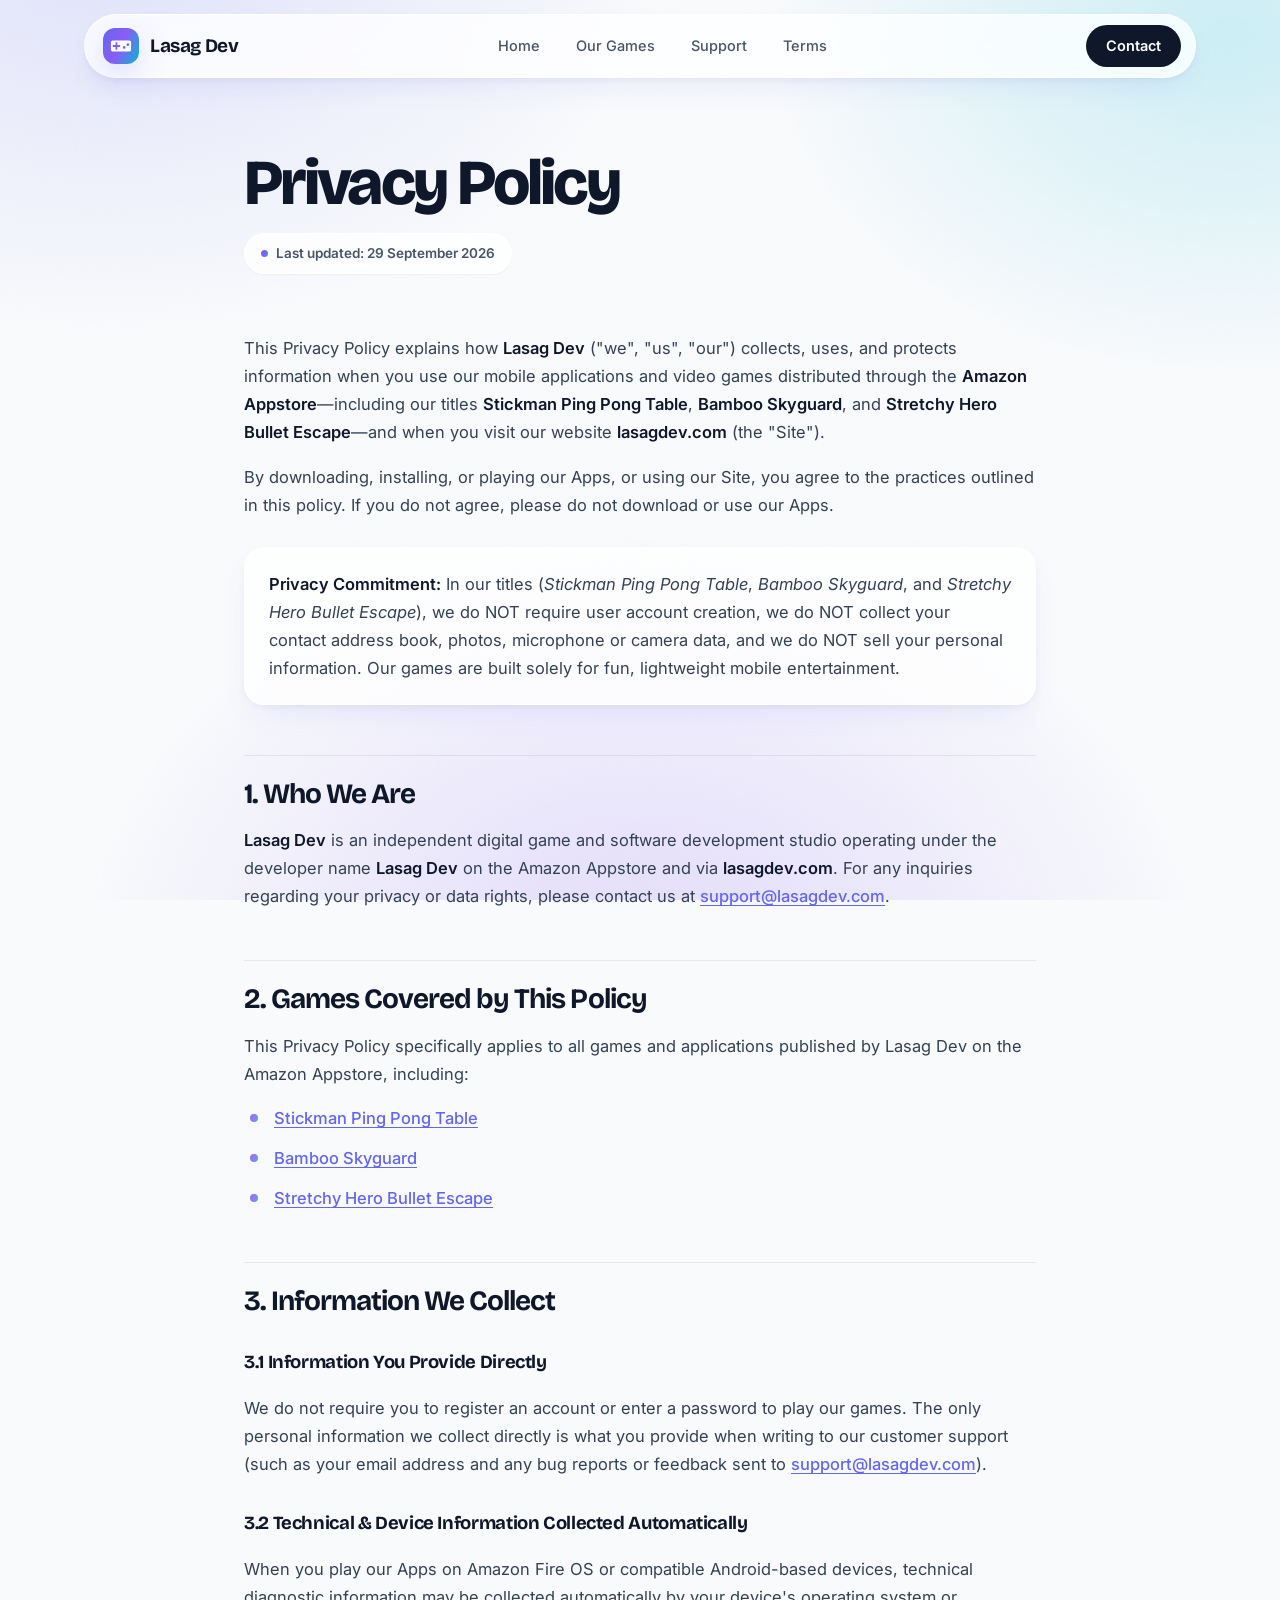
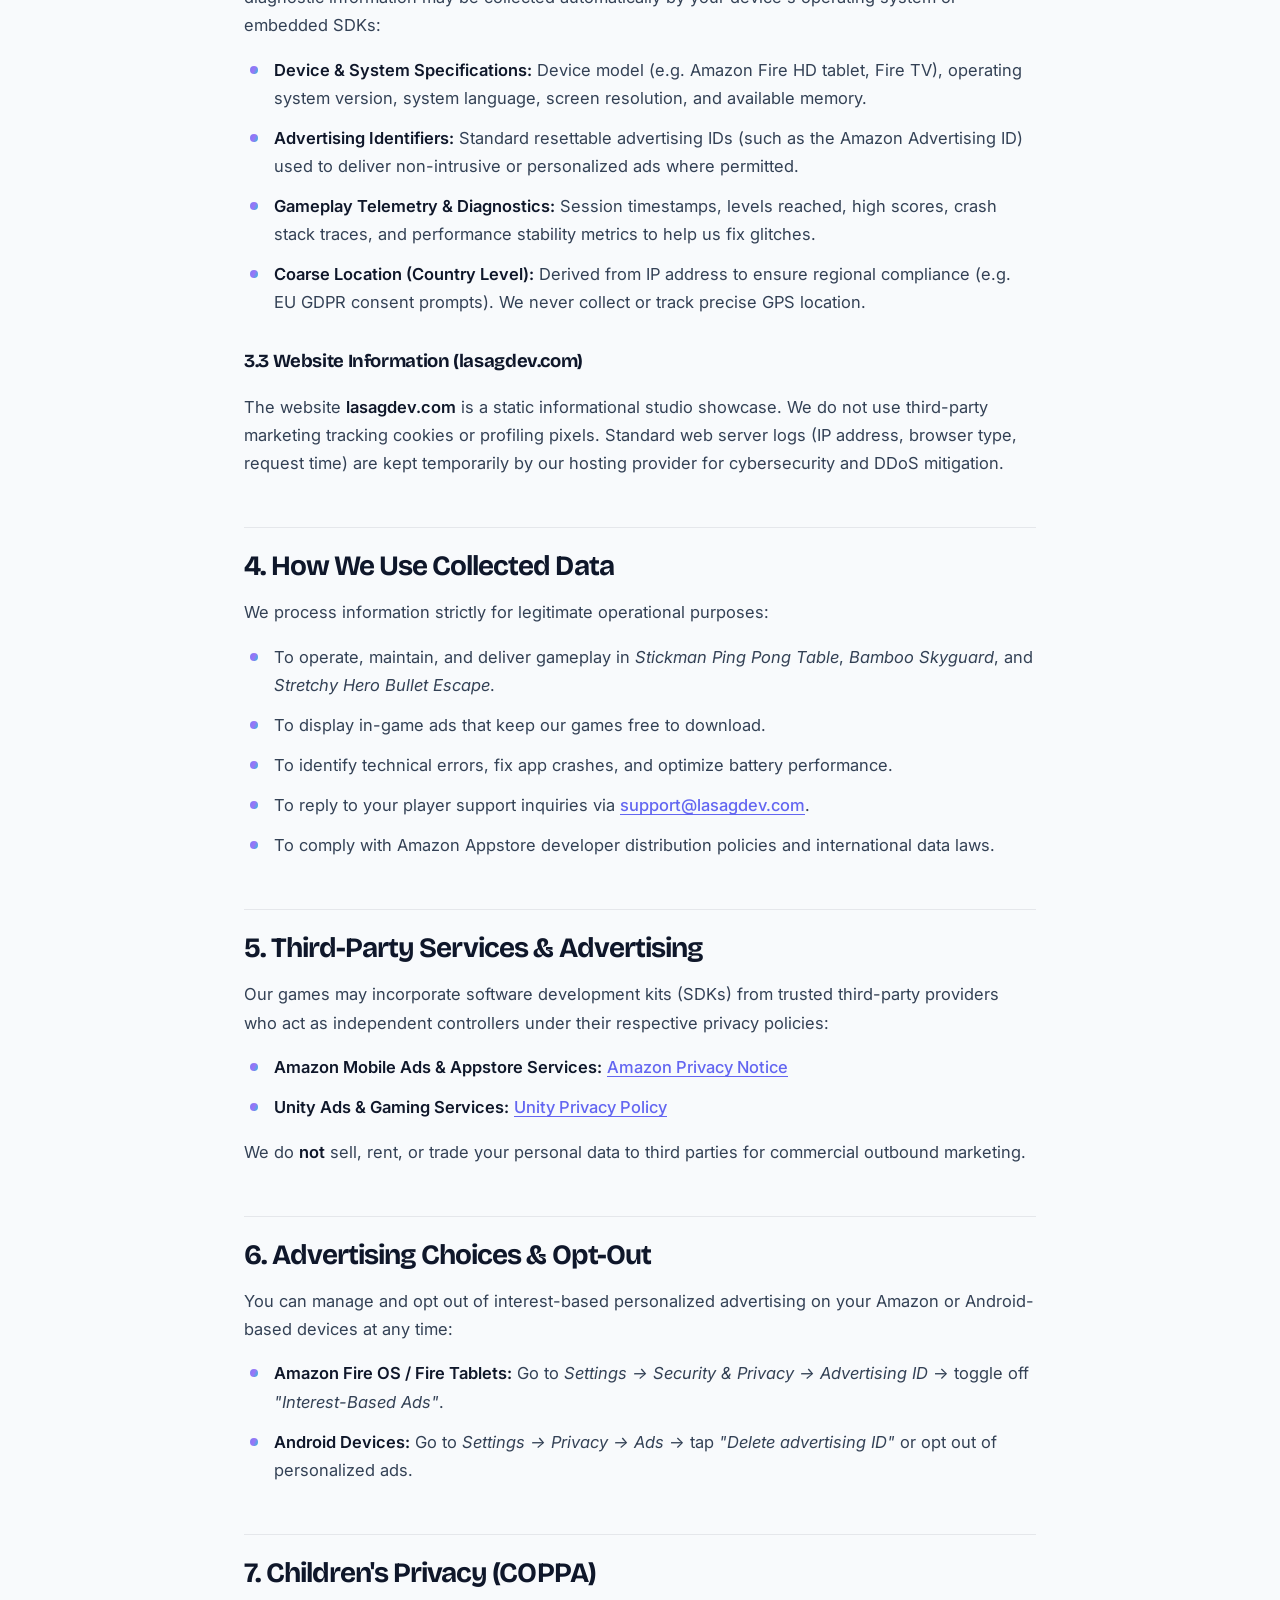
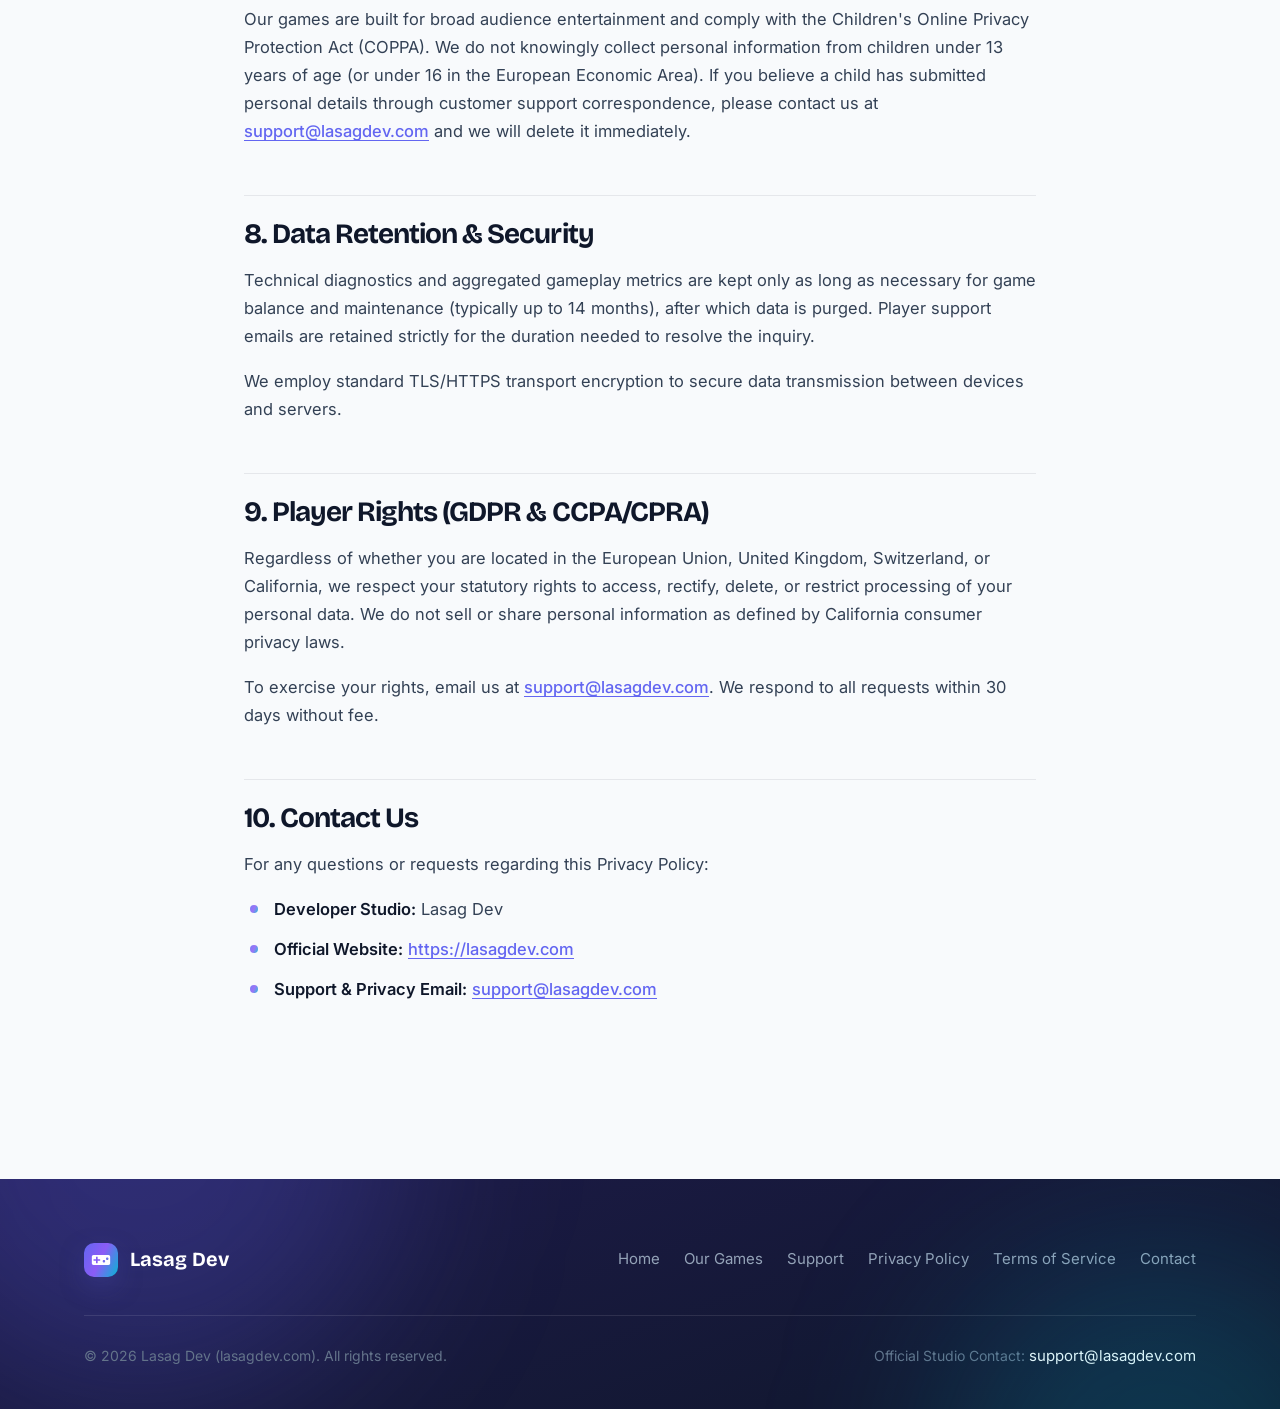
==== privacy-policy.html @ f35bb665 "Add files via upload" ====
<!DOCTYPE html>
<html lang="en">
<head>
  <meta charset="utf-8">
  <meta name="viewport" content="width=device-width, initial-scale=1">
  <title>Privacy Policy — Lasag Dev</title>
  <meta name="description" content="Privacy Policy for Lasag Dev applications on the Amazon Appstore, including Stickman Ping Pong Table, Bamboo Skyguard, and Stretchy Hero Bullet Escape.">
  <meta name="theme-color" content="#F8FAFC">
  <link rel="canonical" href="https://lasagdev.com/privacy-policy.html">

  <link rel="icon" type="image/svg+xml" href="favicon.svg">
  <link rel="preconnect" href="https://fonts.googleapis.com">
  <link rel="preconnect" href="https://fonts.gstatic.com" crossorigin>
  <link href="https://fonts.googleapis.com/css2?family=Bricolage+Grotesque:opsz,wght@12..96,400..800&family=Inter:wght@400;500;600;700&display=swap" rel="stylesheet">
  <link rel="stylesheet" href="style.css">
</head>
<body>

<!-- Header -->
<header>
  <div class="wrap">
    <div class="nav">
      <a class="brand" href="index.html">
        <span class="brand-icon">
          <svg viewBox="0 0 24 24">
            <path d="M21 6H3c-1.1 0-2 .9-2 2v8c0 1.1.9 2 2 2h18c1.1 0 2-.9 2-2V8c0-1.1-.9-2-2-2zm-10 7H8v3H6v-3H3v-2h3V8h2v3h3v2zm4.5 2c-.83 0-1.5-.67-1.5-1.5s.67-1.5 1.5-1.5 1.5.67 1.5 1.5-.67 1.5-1.5 1.5zm4-3c-.83 0-1.5-.67-1.5-1.5S18.67 9 19.5 9s1.5.67 1.5 1.5-.67 1.5-1.5 1.5z"/>
          </svg>
        </span>
        <span>Lasag Dev</span>
      </a>

      <ul>
        <li><a href="index.html">Home</a></li>
        <li><a href="index.html#games">Our Games</a></li>
        <li><a href="index.html#support">Support</a></li>
        <li><a href="terms.html">Terms</a></li>
      </ul>

      <div class="nav-actions">
        <a class="cta" href="mailto:support@lasagdev.com">Contact</a>
        <button class="menu-btn" id="menuBtn" aria-label="Toggle navigation menu" aria-expanded="false">
          <svg width="24" height="24" viewBox="0 0 24 24" fill="none" stroke="currentColor" stroke-width="2" stroke-linecap="round" stroke-linejoin="round">
            <line x1="3" y1="12" x2="21" y2="12"></line>
            <line x1="3" y1="6" x2="21" y2="6"></line>
            <line x1="3" y1="18" x2="21" y2="18"></line>
          </svg>
        </button>
      </div>
    </div>
  </div>
</header>

<!-- Mobile Navigation Drawer -->
<nav class="mobile-menu" id="mobileMenu">
  <a href="index.html">Home</a>
  <a href="index.html#games">Our Games</a>
  <a href="index.html#support">Player Support</a>
  <a href="terms.html">Terms of Service</a>
  <a href="mailto:support@lasagdev.com">Contact Us (support@lasagdev.com)</a>
</nav>

<!-- Legal Content -->
<main class="legal wrap">
  <h1>Privacy Policy</h1>
  <p class="updated">Last updated: 29 September 2026</p>

  <p>This Privacy Policy explains how <strong>Lasag Dev</strong> ("we", "us", "our") collects, uses, and protects information when you use our mobile applications and video games distributed through the <strong>Amazon Appstore</strong>—including our titles <strong>Stickman Ping Pong Table</strong>, <strong>Bamboo Skyguard</strong>, and <strong>Stretchy Hero Bullet Escape</strong>—and when you visit our website <strong>lasagdev.com</strong> (the "Site").</p>

  <p>By downloading, installing, or playing our Apps, or using our Site, you agree to the practices outlined in this policy. If you do not agree, please do not download or use our Apps.</p>

  <div class="note">
    <p><strong>Privacy Commitment:</strong> In our titles (<em>Stickman Ping Pong Table</em>, <em>Bamboo Skyguard</em>, and <em>Stretchy Hero Bullet Escape</em>), we do NOT require user account creation, we do NOT collect your contact address book, photos, microphone or camera data, and we do NOT sell your personal information. Our games are built solely for fun, lightweight mobile entertainment.</p>
  </div>

  <h2>1. Who We Are</h2>
  <p><strong>Lasag Dev</strong> is an independent digital game and software development studio operating under the developer name <strong>Lasag Dev</strong> on the Amazon Appstore and via <strong>lasagdev.com</strong>. For any inquiries regarding your privacy or data rights, please contact us at <a href="mailto:support@lasagdev.com">support@lasagdev.com</a>.</p>

  <h2>2. Games Covered by This Policy</h2>
  <p>This Privacy Policy specifically applies to all games and applications published by Lasag Dev on the Amazon Appstore, including:</p>
  <ul>
    <li><a href="https://www.amazon.com/dp/B0HL55T3L6" target="_blank" rel="noopener noreferrer">Stickman Ping Pong Table</a></li>
    <li><a href="https://www.amazon.com/dp/B0HL72WLN7" target="_blank" rel="noopener noreferrer">Bamboo Skyguard</a></li>
    <li><a href="https://www.amazon.com/Lasag-Dev-Stretchy-Bullet-Escape/dp/B0HJR7V6V8" target="_blank" rel="noopener noreferrer">Stretchy Hero Bullet Escape</a></li>
  </ul>

  <h2>3. Information We Collect</h2>

  <h3>3.1 Information You Provide Directly</h3>
  <p>We do not require you to register an account or enter a password to play our games. The only personal information we collect directly is what you provide when writing to our customer support (such as your email address and any bug reports or feedback sent to <a href="mailto:support@lasagdev.com">support@lasagdev.com</a>).</p>

  <h3>3.2 Technical & Device Information Collected Automatically</h3>
  <p>When you play our Apps on Amazon Fire OS or compatible Android-based devices, technical diagnostic information may be collected automatically by your device's operating system or embedded SDKs:</p>
  <ul>
    <li><strong>Device & System Specifications:</strong> Device model (e.g. Amazon Fire HD tablet, Fire TV), operating system version, system language, screen resolution, and available memory.</li>
    <li><strong>Advertising Identifiers:</strong> Standard resettable advertising IDs (such as the Amazon Advertising ID) used to deliver non-intrusive or personalized ads where permitted.</li>
    <li><strong>Gameplay Telemetry & Diagnostics:</strong> Session timestamps, levels reached, high scores, crash stack traces, and performance stability metrics to help us fix glitches.</li>
    <li><strong>Coarse Location (Country Level):</strong> Derived from IP address to ensure regional compliance (e.g. EU GDPR consent prompts). We never collect or track precise GPS location.</li>
  </ul>

  <h3>3.3 Website Information (lasagdev.com)</h3>
  <p>The website <strong>lasagdev.com</strong> is a static informational studio showcase. We do not use third-party marketing tracking cookies or profiling pixels. Standard web server logs (IP address, browser type, request time) are kept temporarily by our hosting provider for cybersecurity and DDoS mitigation.</p>

  <h2>4. How We Use Collected Data</h2>
  <p>We process information strictly for legitimate operational purposes:</p>
  <ul>
    <li>To operate, maintain, and deliver gameplay in <em>Stickman Ping Pong Table</em>, <em>Bamboo Skyguard</em>, and <em>Stretchy Hero Bullet Escape</em>.</li>
    <li>To display in-game ads that keep our games free to download.</li>
    <li>To identify technical errors, fix app crashes, and optimize battery performance.</li>
    <li>To reply to your player support inquiries via <a href="mailto:support@lasagdev.com">support@lasagdev.com</a>.</li>
    <li>To comply with Amazon Appstore developer distribution policies and international data laws.</li>
  </ul>

  <h2>5. Third-Party Services & Advertising</h2>
  <p>Our games may incorporate software development kits (SDKs) from trusted third-party providers who act as independent controllers under their respective privacy policies:</p>
  <ul>
    <li><strong>Amazon Mobile Ads & Appstore Services:</strong> <a href="https://www.amazon.com/privacy" target="_blank" rel="noopener noreferrer">Amazon Privacy Notice</a></li>
    <li><strong>Unity Ads & Gaming Services:</strong> <a href="https://unity.com/legal/privacy-policy" target="_blank" rel="noopener noreferrer">Unity Privacy Policy</a></li>
  </ul>
  <p>We do <strong>not</strong> sell, rent, or trade your personal data to third parties for commercial outbound marketing.</p>

  <h2>6. Advertising Choices & Opt-Out</h2>
  <p>You can manage and opt out of interest-based personalized advertising on your Amazon or Android-based devices at any time:</p>
  <ul>
    <li><strong>Amazon Fire OS / Fire Tablets:</strong> Go to <em>Settings &rarr; Security & Privacy &rarr; Advertising ID</em> &rarr; toggle off <em>"Interest-Based Ads"</em>.</li>
    <li><strong>Android Devices:</strong> Go to <em>Settings &rarr; Privacy &rarr; Ads</em> &rarr; tap <em>"Delete advertising ID"</em> or opt out of personalized ads.</li>
  </ul>

  <h2>7. Children's Privacy (COPPA)</h2>
  <p>Our games are built for broad audience entertainment and comply with the Children's Online Privacy Protection Act (COPPA). We do not knowingly collect personal information from children under 13 years of age (or under 16 in the European Economic Area). If you believe a child has submitted personal details through customer support correspondence, please contact us at <a href="mailto:support@lasagdev.com">support@lasagdev.com</a> and we will delete it immediately.</p>

  <h2>8. Data Retention & Security</h2>
  <p>Technical diagnostics and aggregated gameplay metrics are kept only as long as necessary for game balance and maintenance (typically up to 14 months), after which data is purged. Player support emails are retained strictly for the duration needed to resolve the inquiry.</p>
  <p>We employ standard TLS/HTTPS transport encryption to secure data transmission between devices and servers.</p>

  <h2>9. Player Rights (GDPR & CCPA/CPRA)</h2>
  <p>Regardless of whether you are located in the European Union, United Kingdom, Switzerland, or California, we respect your statutory rights to access, rectify, delete, or restrict processing of your personal data. We do not sell or share personal information as defined by California consumer privacy laws.</p>
  <p>To exercise your rights, email us at <a href="mailto:support@lasagdev.com">support@lasagdev.com</a>. We respond to all requests within 30 days without fee.</p>

  <h2>10. Contact Us</h2>
  <p>For any questions or requests regarding this Privacy Policy:</p>
  <ul>
    <li><strong>Developer Studio:</strong> Lasag Dev</li>
    <li><strong>Official Website:</strong> <a href="https://lasagdev.com">https://lasagdev.com</a></li>
    <li><strong>Support & Privacy Email:</strong> <a href="mailto:support@lasagdev.com">support@lasagdev.com</a></li>
  </ul>
</main>

<!-- Footer -->
<footer>
  <div class="wrap foot">
    <div class="fbrand">
      <span class="fbrand-icon">
        <svg viewBox="0 0 24 24">
          <path d="M21 6H3c-1.1 0-2 .9-2 2v8c0 1.1.9 2 2 2h18c1.1 0 2-.9 2-2V8c0-1.1-.9-2-2-2zm-10 7H8v3H6v-3H3v-2h3V8h2v3h3v2zm4.5 2c-.83 0-1.5-.67-1.5-1.5s.67-1.5 1.5-1.5 1.5.67 1.5 1.5-.67 1.5-1.5 1.5zm4-3c-.83 0-1.5-.67-1.5-1.5S18.67 9 19.5 9s1.5.67 1.5 1.5-.67 1.5-1.5 1.5z"/>
        </svg>
      </span>
      <span>Lasag Dev</span>
    </div>

    <nav>
      <a href="index.html">Home</a>
      <a href="index.html#games">Our Games</a>
      <a href="index.html#support">Support</a>
      <a href="privacy-policy.html">Privacy Policy</a>
      <a href="terms.html">Terms of Service</a>
      <a href="mailto:support@lasagdev.com">Contact</a>
    </nav>

    <div class="copy">
      <div>&copy; <span id="y">2026</span> Lasag Dev (lasagdev.com). All rights reserved.</div>
      <div>Official Studio Contact: <a href="mailto:support@lasagdev.com" style="color:#FFF;">support@lasagdev.com</a></div>
    </div>
  </div>
</footer>

<script src="script.js"></script>
</body>
</html>
---- style.css ----
/* ===========================================================
   Lasag Dev (lasagdev.com) — Official Theme & Styles
   Palette: Electric Indigo & Cyber Violet to Vivid Cyan
   Amazon Appstore Focused Game Studio
   =========================================================== */

:root {
  color-scheme: light;

  --bone: #F8FAFC;
  --white: #FFFFFF;
  --ink: #0F172A;
  --ink-2: #475569;
  --ink-3: #94A3B8;

  --primary: #6366F1;
  --primary-hover: #4F46E5;
  --primary-wash: #EEF2FF;
  
  --violet: #8B5CF6;
  --violet-wash: #F5F3FF;
  
  --cyan: #06B6D4;
  --cyan-hover: #0891B2;
  --cyan-wash: #ECFEFF;

  --emerald: #10B981;
  --emerald-wash: #ECFDF5;

  --amazon: #FF9900;
  --amazon-hover: #FFAC33;
  --amazon-wash: #FFF8E7;

  --amber: #F59E0B;
  --amber-wash: #FFFBEB;

  --nardo: #64748B;
  --nardo-wash: #F1F5F9;

  --grad: linear-gradient(115deg, #6366F1 0%, #8B5CF6 48%, #06B6D4 100%);
  --grad-hover: linear-gradient(115deg, #4F46E5 0%, #7C3AED 48%, #0891B2 100%);
  --grad-soft: linear-gradient(115deg, #EEF2FF 0%, #F5F3FF 50%, #ECFEFF 100%);
  --grad-dark: linear-gradient(160deg, #1E1B4B 0%, #0F172A 100%);

  --glass: rgba(255, 255, 255, 0.78);
  --glass-line: rgba(255, 255, 255, 0.92);
  --hair: rgba(15, 23, 42, 0.08);

  --sh-1: 0 1px 2px rgba(15, 23, 42, 0.04);
  --sh-2: 0 2px 6px rgba(15, 23, 42, 0.04), 0 14px 34px -14px rgba(99, 102, 241, 0.16);
  --sh-3: 0 4px 12px rgba(15, 23, 42, 0.06), 0 28px 60px -20px rgba(99, 102, 241, 0.24);
  --glow: 0 10px 30px -8px rgba(99, 102, 241, 0.50);
  --glow-cyan: 0 10px 30px -8px rgba(6, 182, 212, 0.45);
  --glow-amazon: 0 10px 26px -6px rgba(255, 153, 0, 0.45);

  --r-sm: 14px;
  --r: 20px;
  --r-lg: 28px;
  --r-xl: 36px;
  --wrap: 1160px;
  --font: "Inter", -apple-system, BlinkMacSystemFont, "Segoe UI", Roboto, sans-serif;
  --display: "Bricolage Grotesque", "Inter", sans-serif;
}

*, *::before, *::after {
  box-sizing: border-box;
}

html {
  scroll-behavior: smooth;
  -webkit-text-size-adjust: 100%;
}

body {
  margin: 0;
  background: var(--bone);
  color: var(--ink);
  font: 400 17px/1.65 var(--font);
  -webkit-font-smoothing: antialiased;
  overflow-x: hidden;
  position: relative;
}

/* Background animated glow orbs mesh */
body::before {
  content: "";
  position: fixed;
  inset: 0;
  z-index: -2;
  pointer-events: none;
  background:
    radial-gradient(900px 620px at 8% -6%, rgba(99, 102, 241, 0.16), transparent 62%),
    radial-gradient(760px 560px at 96% 4%, rgba(6, 182, 212, 0.18), transparent 60%),
    radial-gradient(900px 700px at 50% 108%, rgba(139, 92, 246, 0.20), transparent 62%),
    var(--bone);
}

/* Grain overlay */
body::after {
  content: "";
  position: fixed;
  inset: 0;
  z-index: -1;
  pointer-events: none;
  opacity: 0.35;
  background-image: url("data:image/svg+xml,%3Csvg xmlns='http://www.w3.org/2000/svg' width='140' height='140'%3E%3Cfilter id='n'%3E%3CfeTurbulence type='fractalNoise' baseFrequency='.85' numOctaves='3'/%3E%3CfeColorMatrix type='saturate' values='0'/%3E%3C/filter%3E%3Crect width='140' height='140' filter='url(%23n)' opacity='.045'/%3E%3C/svg%3E");
}

a {
  color: var(--ink);
  text-decoration: none;
}

.wrap {
  max-width: var(--wrap);
  margin: 0 auto;
  padding: 0 24px;
}

.grad-text {
  background: var(--grad);
  -webkit-background-clip: text;
  background-clip: text;
  color: transparent;
}

/* ---------------- HEADER & NAV ---------------- */
header {
  position: sticky;
  top: 0;
  z-index: 100;
  padding: 14px 0;
}

.nav {
  display: flex;
  align-items: center;
  justify-content: space-between;
  gap: 16px;
  padding: 10px 14px 10px 18px;
  border-radius: 999px;
  background: var(--glass);
  backdrop-filter: blur(20px) saturate(160%);
  -webkit-backdrop-filter: blur(20px) saturate(160%);
  border: 1px solid var(--glass-line);
  box-shadow: var(--sh-2);
  transition: all 0.2s ease;
}

.brand {
  display: flex;
  align-items: center;
  gap: 11px;
  font-family: var(--display);
  font-weight: 700;
  font-size: 19px;
  letter-spacing: -0.02em;
  user-select: none;
}

.brand-icon {
  width: 36px;
  height: 36px;
  border-radius: 12px;
  background: var(--grad);
  display: grid;
  place-items: center;
  box-shadow: var(--glow);
  flex-shrink: 0;
}

.brand-icon svg {
  width: 22px;
  height: 22px;
  fill: #FFFFFF;
}

.nav ul {
  display: flex;
  gap: 4px;
  list-style: none;
  margin: 0;
  padding: 0;
  align-items: center;
}

.nav ul a {
  display: block;
  padding: 8px 16px;
  border-radius: 999px;
  font-size: 14.5px;
  font-weight: 500;
  color: var(--ink-2);
  transition: background 0.18s, color 0.18s;
}

.nav ul a:hover,
.nav ul a.active {
  background: rgba(99, 102, 241, 0.08);
  color: var(--primary);
}

.nav .nav-actions {
  display: flex;
  align-items: center;
  gap: 10px;
}

.nav .cta {
  padding: 9px 20px;
  border-radius: 999px;
  background: var(--ink);
  color: #fff;
  font-weight: 600;
  font-size: 14.5px;
  transition: transform 0.18s, box-shadow 0.18s, background 0.18s;
  white-space: nowrap;
}

.nav .cta:hover {
  transform: translateY(-1px);
  box-shadow: 0 8px 20px -8px rgba(15, 23, 42, 0.6);
  background: #000;
}

/* Mobile Hamburger Toggle */
.menu-btn {
  display: none;
  background: transparent;
  border: none;
  cursor: pointer;
  padding: 8px;
  border-radius: 50%;
  color: var(--ink);
  width: 40px;
  height: 40px;
  place-items: center;
}

.menu-btn:focus-visible {
  outline: 2px solid var(--primary);
}

.mobile-menu {
  display: none;
}

/* ---------------- HERO ---------------- */
.hero {
  position: relative;
  padding: 80px 0 34px;
  text-align: center;
}

.orb {
  position: absolute;
  border-radius: 50%;
  filter: blur(52px);
  opacity: 0.55;
  pointer-events: none;
  z-index: -1;
}

.orb-1 {
  width: 360px;
  height: 360px;
  background: var(--violet);
  left: -90px;
  top: 10px;
  animation: float 16s ease-in-out infinite;
}

.orb-2 {
  width: 320px;
  height: 320px;
  background: var(--cyan);
  right: -70px;
  top: 70px;
  animation: float 19s ease-in-out infinite reverse;
}

.orb-3 {
  width: 340px;
  height: 340px;
  background: #C7D2FE;
  left: 50%;
  bottom: -130px;
  animation: float 22s ease-in-out infinite;
}

@keyframes float {
  0%, 100% { transform: translate(0, 0); }
  50% { transform: translate(22px, -26px); }
}

.pill {
  display: inline-flex;
  align-items: center;
  gap: 9px;
  margin: 0 0 24px;
  padding: 8px 18px 8px 14px;
  border-radius: 999px;
  background: var(--glass);
  border: 1px solid var(--glass-line);
  backdrop-filter: blur(14px);
  -webkit-backdrop-filter: blur(14px);
  box-shadow: var(--sh-1);
  font-size: 13.5px;
  font-weight: 600;
  letter-spacing: 0.01em;
  color: var(--ink-2);
}

.pill .dot {
  width: 8px;
  height: 8px;
  border-radius: 50%;
  background: var(--grad);
  box-shadow: 0 0 0 4px rgba(99, 102, 241, 0.20);
  animation: pulseDot 2.2s infinite;
}

@keyframes pulseDot {
  0%, 100% { transform: scale(1); opacity: 1; }
  50% { transform: scale(1.25); opacity: 0.8; }
}

h1 {
  font-family: var(--display);
  font-weight: 800;
  font-size: clamp(46px, 8.5vw, 94px);
  line-height: 0.98;
  letter-spacing: -0.045em;
  margin: 0 auto 22px;
  max-width: 14ch;
}

.lede {
  color: var(--ink-2);
  font-size: clamp(17px, 2.1vw, 21px);
  max-width: 680px;
  margin: 0 auto 36px;
  line-height: 1.6;
}

.btns {
  display: flex;
  gap: 13px;
  justify-content: center;
  flex-wrap: wrap;
}

.btn {
  position: relative;
  display: inline-flex;
  align-items: center;
  justify-content: center;
  gap: 9px;
  padding: 15px 30px;
  border-radius: 999px;
  font-weight: 600;
  font-size: 16px;
  letter-spacing: -0.01em;
  border: 1px solid transparent;
  cursor: pointer;
  transition: transform 0.18s cubic-bezier(0.2, 0.7, 0.3, 1), box-shadow 0.18s, background 0.18s;
  text-decoration: none;
}

.btn:hover {
  transform: translateY(-3px);
}

.btn-primary {
  background: var(--grad);
  color: #fff;
  box-shadow: var(--glow);
}

.btn-primary:hover {
  background: var(--grad-hover);
  box-shadow: 0 16px 40px -10px rgba(99, 102, 241, 0.65);
}

.btn-glass {
  background: var(--glass);
  border-color: var(--glass-line);
  color: var(--ink);
  box-shadow: var(--sh-2);
  backdrop-filter: blur(14px);
  -webkit-backdrop-filter: blur(14px);
}

.btn-glass:hover {
  box-shadow: var(--sh-3);
  background: #FFFFFF;
}

.btn-amazon {
  background: var(--amazon);
  color: #111;
  font-weight: 700;
  box-shadow: var(--glow-amazon);
}

.btn-amazon:hover {
  background: var(--amazon-hover);
  box-shadow: 0 14px 32px -6px rgba(255, 153, 0, 0.65);
}

/* Stats Row */
.stats {
  display: grid;
  grid-template-columns: repeat(3, 1fr);
  gap: 8px;
  max-width: 680px;
  margin: 52px auto 0;
  padding: 24px 16px;
  border-radius: var(--r-lg);
  background: var(--glass);
  border: 1px solid var(--glass-line);
  box-shadow: var(--sh-2);
  backdrop-filter: blur(16px);
  -webkit-backdrop-filter: blur(16px);
}

.stat {
  padding: 0 12px;
}

.stat b {
  display: block;
  font-family: var(--display);
  font-weight: 800;
  font-size: clamp(24px, 4.4vw, 36px);
  letter-spacing: -0.03em;
  line-height: 1.1;
  background: var(--grad);
  -webkit-background-clip: text;
  background-clip: text;
  color: transparent;
}

.stat span {
  display: block;
  font-size: 13px;
  color: var(--ink-3);
  margin-top: 6px;
  letter-spacing: 0.04em;
  text-transform: uppercase;
  font-weight: 600;
}

.stat + .stat {
  border-left: 1px solid var(--hair);
}

/* ---------------- MARQUEE TICKER ---------------- */
.marquee {
  margin: 68px 0 0;
  padding: 16px 0;
  border-top: 1px solid var(--hair);
  border-bottom: 1px solid var(--hair);
  overflow: hidden;
  -webkit-mask-image: linear-gradient(90deg, transparent, #000 12%, #000 88%, transparent);
  mask-image: linear-gradient(90deg, transparent, #000 12%, #000 88%, transparent);
}

.marquee ul {
  display: flex;
  gap: 48px;
  list-style: none;
  margin: 0;
  padding: 0;
  width: max-content;
  animation: slide 34s linear infinite;
}

.marquee li {
  font-family: var(--display);
  font-weight: 700;
  font-size: 14.5px;
  letter-spacing: 0.12em;
  text-transform: uppercase;
  color: var(--ink-3);
  display: flex;
  align-items: center;
  gap: 48px;
  white-space: nowrap;
}

.marquee li::after {
  content: "";
  width: 7px;
  height: 7px;
  border-radius: 50%;
  background: var(--grad);
  flex: none;
}

@keyframes slide {
  to { transform: translateX(-50%); }
}

/* ---------------- SECTIONS COMMON ---------------- */
section {
  padding: 96px 0;
  position: relative;
}

.head {
  max-width: 700px;
  margin: 0 0 46px;
}

.head.center {
  margin-left: auto;
  margin-right: auto;
  text-align: center;
}

.tag {
  display: inline-block;
  margin: 0 0 16px;
  padding: 6px 14px;
  border-radius: 999px;
  background: var(--primary-wash);
  color: var(--primary);
  font-size: 12px;
  font-weight: 700;
  letter-spacing: 0.12em;
  text-transform: uppercase;
}

.tag.live {
  background: var(--emerald-wash);
  color: #065F46;
}

.tag.amazon {
  background: var(--amazon-wash);
  color: #B45309;
}

.tag.cyan {
  background: var(--cyan-wash);
  color: #0891B2;
}

.tag.y {
  background: var(--amber-wash);
  color: #92400E;
}

.tag.g {
  background: var(--nardo-wash);
  color: #475569;
}

h2 {
  font-family: var(--display);
  font-weight: 700;
  font-size: clamp(30px, 4.6vw, 48px);
  line-height: 1.06;
  letter-spacing: -0.035em;
  margin: 0 0 14px;
}

.head p {
  color: var(--ink-2);
  font-size: 18px;
  margin: 0;
}

/* ---------------- FULL GAMES SHOWCASE LIST ---------------- */
.games-showcase-list {
  display: flex;
  flex-direction: column;
  gap: 40px;
}

.game-showcase-card {
  position: relative;
  border-radius: var(--r-xl);
  background: var(--glass);
  border: 1px solid var(--glass-line);
  box-shadow: var(--sh-2);
  backdrop-filter: blur(18px);
  -webkit-backdrop-filter: blur(18px);
  padding: 42px;
  overflow: hidden;
  transition: transform 0.25s cubic-bezier(0.2, 0.7, 0.3, 1), box-shadow 0.25s;
}

.game-showcase-card:hover {
  transform: translateY(-4px);
  box-shadow: var(--sh-3);
}

.game-showcase-card::before {
  content: "";
  position: absolute;
  width: 440px;
  height: 440px;
  border-radius: 50%;
  filter: blur(85px);
  top: -180px;
  right: -130px;
  pointer-events: none;
  opacity: 0.45;
}

.card-pink::before { background: rgba(236, 72, 153, 0.25); }
.card-green::before { background: rgba(16, 185, 129, 0.25); }
.card-blue::before { background: rgba(6, 182, 212, 0.25); }

.game-flex {
  position: relative;
  display: grid;
  grid-template-columns: auto 1fr;
  gap: 34px;
  align-items: start;
}

.game-icon-wrap {
  flex-shrink: 0;
}

.game-icon {
  width: 120px;
  height: 120px;
  border-radius: 26px;
  box-shadow: 0 12px 30px -8px rgba(0, 0, 0, 0.32);
  display: block;
  background: #FFF;
  border: 2px solid var(--glass-line);
  transition: transform 0.25s ease;
}

.game-icon:hover {
  transform: scale(1.04);
}

.game-body {
  display: flex;
  flex-direction: column;
}

.game-header-row {
  display: flex;
  align-items: center;
  justify-content: space-between;
  gap: 16px;
  margin-bottom: 10px;
  flex-wrap: wrap;
}

.badges-group {
  display: flex;
  align-items: center;
  gap: 8px;
  flex-wrap: wrap;
}

.badge-live {
  display: inline-flex;
  align-items: center;
  gap: 6px;
  padding: 4px 13px;
  border-radius: 999px;
  background: var(--emerald);
  color: #FFFFFF;
  font-size: 12px;
  font-weight: 700;
  letter-spacing: 0.08em;
  text-transform: uppercase;
}

.badge-live::before {
  content: "";
  width: 6px;
  height: 6px;
  border-radius: 50%;
  background: #FFFFFF;
  animation: pulseDot 2s infinite;
}

.badge-pill {
  padding: 4px 12px;
  border-radius: 999px;
  background: rgba(15, 23, 42, 0.05);
  color: var(--ink);
  font-size: 12px;
  font-weight: 600;
}

.game-title {
  font-family: var(--display);
  font-size: clamp(24px, 3.4vw, 36px);
  font-weight: 800;
  letter-spacing: -0.03em;
  margin: 0 0 12px;
  line-height: 1.15;
}

.game-desc {
  color: var(--ink-2);
  font-size: 16.5px;
  line-height: 1.65;
  margin: 0 0 20px;
  max-width: 800px;
}

.feature-bullets {
  display: grid;
  grid-template-columns: repeat(auto-fit, minmax(210px, 1fr));
  gap: 12px;
  margin-bottom: 24px;
}

.bullet-item {
  display: flex;
  align-items: center;
  gap: 9px;
  font-size: 14px;
  color: var(--ink);
  font-weight: 500;
}

.bullet-icon {
  width: 22px;
  height: 22px;
  border-radius: 50%;
  background: var(--primary-wash);
  color: var(--primary);
  display: grid;
  place-items: center;
  font-size: 12px;
  font-weight: 700;
  flex-shrink: 0;
}

.game-cta-row {
  display: flex;
  gap: 14px;
  align-items: center;
  flex-wrap: wrap;
  margin-bottom: 26px;
}

/* Screenshot gallery carousel */
.gallery-section-title {
  font-family: var(--display);
  font-size: 16px;
  font-weight: 700;
  margin: 0 0 12px;
  color: var(--ink-2);
  display: flex;
  align-items: center;
  gap: 8px;
}

.gallery-grid {
  display: grid;
  grid-template-columns: repeat(auto-fit, minmax(160px, 1fr));
  gap: 14px;
  max-width: 820px;
}

.gallery-thumb {
  position: relative;
  border-radius: var(--r-sm);
  overflow: hidden;
  box-shadow: var(--sh-1);
  background: #000;
  aspect-ratio: 16/9;
  cursor: pointer;
  border: 1px solid var(--glass-line);
  transition: transform 0.25s cubic-bezier(0.2, 0.7, 0.3, 1), box-shadow 0.25s;
}

.gallery-thumb:hover {
  transform: translateY(-4px) scale(1.02);
  box-shadow: var(--sh-3);
}

.gallery-thumb img {
  width: 100%;
  height: 100%;
  object-fit: cover;
  display: block;
}

.gallery-thumb::after {
  content: "🔍 Zoom";
  position: absolute;
  inset: 0;
  background: rgba(15, 23, 42, 0.6);
  color: #fff;
  display: grid;
  place-items: center;
  font-size: 12px;
  font-weight: 600;
  opacity: 0;
  transition: opacity 0.2s ease;
}

.gallery-thumb:hover::after {
  opacity: 1;
}

/* ---------------- ABOUT STUDIO CARDS ---------------- */
.grid {
  display: grid;
  grid-template-columns: repeat(auto-fit, minmax(280px, 1fr));
  gap: 24px;
}

.card {
  position: relative;
  padding: 32px;
  border-radius: var(--r-lg);
  background: var(--glass);
  border: 1px solid var(--glass-line);
  box-shadow: var(--sh-2);
  backdrop-filter: blur(16px) saturate(150%);
  -webkit-backdrop-filter: blur(16px) saturate(150%);
  transition: transform 0.28s cubic-bezier(0.2, 0.7, 0.3, 1), box-shadow 0.28s;
}

.card:hover {
  transform: translateY(-7px);
  box-shadow: var(--sh-3);
}

.chip {
  width: 56px;
  height: 56px;
  border-radius: 18px;
  display: grid;
  place-items: center;
  font-size: 26px;
  margin-bottom: 22px;
  background: var(--grad);
  box-shadow: var(--glow);
}

.card:nth-child(3n+2) .chip {
  background: linear-gradient(135deg, #06B6D4, #3B82F6);
  box-shadow: var(--glow-cyan);
}

.card:nth-child(3n+3) .chip {
  background: linear-gradient(135deg, #8B5CF6, #6366F1);
  box-shadow: 0 10px 30px -8px rgba(139, 92, 246, 0.55);
}

.card h3 {
  font-family: var(--display);
  font-weight: 700;
  font-size: 21px;
  letter-spacing: -0.02em;
  margin: 0 0 10px;
}

.card p {
  margin: 0;
  color: var(--ink-2);
  font-size: 16px;
  line-height: 1.6;
}

/* ---------------- SUPPORT / CONTACT BOX ---------------- */
.contact {
  position: relative;
  padding: 60px 44px;
  border-radius: var(--r-xl);
  text-align: center;
  overflow: hidden;
  background: var(--grad-soft);
  border: 1px solid var(--glass-line);
  box-shadow: var(--sh-2);
  max-width: 920px;
  margin: 0 auto;
}

.contact::before {
  content: "";
  position: absolute;
  width: 440px;
  height: 440px;
  border-radius: 50%;
  background: rgba(99, 102, 241, 0.20);
  filter: blur(75px);
  top: -190px;
  right: -110px;
  pointer-events: none;
}

.contact::after {
  content: "";
  position: absolute;
  width: 360px;
  height: 360px;
  border-radius: 50%;
  background: rgba(6, 182, 212, 0.20);
  filter: blur(75px);
  bottom: -160px;
  left: -80px;
  pointer-events: none;
}

.contact h2 {
  margin-bottom: 12px;
}

.contact p {
  color: var(--ink-2);
  margin: 0 0 28px;
  font-size: 18px;
  max-width: 600px;
  margin-left: auto;
  margin-right: auto;
}

.email-box {
  display: inline-flex;
  align-items: center;
  gap: 12px;
  padding: 8px 10px 8px 24px;
  border-radius: 999px;
  background: var(--white);
  border: 1px solid var(--glass-line);
  box-shadow: var(--sh-2);
  margin-bottom: 16px;
  max-width: 100%;
}

.mail {
  font-family: var(--display);
  font-weight: 700;
  font-size: clamp(20px, 3.8vw, 32px);
  letter-spacing: -0.03em;
  background: var(--grad);
  -webkit-background-clip: text;
  background-clip: text;
  color: transparent;
  transition: opacity 0.2s;
  word-break: break-all;
}

.mail:hover {
  opacity: 0.8;
}

.copy-btn {
  padding: 10px 18px;
  border-radius: 999px;
  background: var(--ink);
  color: #FFFFFF;
  border: none;
  font-weight: 600;
  font-size: 13.5px;
  cursor: pointer;
  display: flex;
  align-items: center;
  gap: 6px;
  transition: background 0.18s, transform 0.15s;
}

.copy-btn:hover {
  background: #000;
  transform: scale(1.02);
}

.contact small {
  display: block;
  margin-top: 14px;
  color: var(--ink-3);
  font-size: 14.5px;
}

.support-features {
  display: grid;
  grid-template-columns: repeat(auto-fit, minmax(220px, 1fr));
  gap: 16px;
  margin-top: 40px;
  text-align: left;
}

.support-pill-card {
  padding: 18px 20px;
  border-radius: var(--r);
  background: rgba(255, 255, 255, 0.75);
  border: 1px solid var(--glass-line);
}

.support-pill-card b {
  display: block;
  font-size: 15px;
  color: var(--ink);
  margin-bottom: 4px;
}

.support-pill-card span {
  font-size: 13.5px;
  color: var(--ink-2);
}

/* Toast alert */
.toast {
  position: fixed;
  bottom: 28px;
  right: 28px;
  padding: 12px 22px;
  background: var(--ink);
  color: #fff;
  border-radius: 999px;
  font-size: 14.5px;
  font-weight: 600;
  box-shadow: 0 10px 25px rgba(0,0,0,0.25);
  display: flex;
  align-items: center;
  gap: 8px;
  z-index: 9999;
  transform: translateY(100px);
  opacity: 0;
  pointer-events: none;
  transition: transform 0.3s cubic-bezier(0.2, 0.7, 0.3, 1), opacity 0.3s ease;
}

.toast.show {
  transform: translateY(0);
  opacity: 1;
}

/* Lightbox Modal for Screenshots */
.lightbox-modal {
  position: fixed;
  inset: 0;
  background: rgba(15, 23, 42, 0.88);
  backdrop-filter: blur(12px);
  -webkit-backdrop-filter: blur(12px);
  z-index: 99999;
  display: none;
  place-items: center;
  padding: 24px;
}

.lightbox-modal.active {
  display: grid;
}

.lightbox-img-wrap {
  position: relative;
  max-width: 1000px;
  max-height: 90vh;
}

.lightbox-img {
  width: 100%;
  max-height: 85vh;
  object-fit: contain;
  border-radius: var(--r);
  box-shadow: 0 25px 50px -12px rgba(0,0,0,0.6);
  border: 2px solid rgba(255,255,255,0.2);
}

.lightbox-close {
  position: absolute;
  top: -16px;
  right: -16px;
  background: #FFF;
  color: #000;
  width: 38px;
  height: 38px;
  border-radius: 50%;
  border: none;
  font-size: 20px;
  font-weight: bold;
  cursor: pointer;
  display: grid;
  place-items: center;
  box-shadow: var(--sh-3);
}

/* ---------------- LEGAL / LINK CARDS ---------------- */
.grid.two {
  grid-template-columns: repeat(auto-fit, minmax(280px, 1fr));
  max-width: 820px;
  margin: 0 auto;
}

.linkcard {
  display: block;
}

.linkcard h3 {
  margin-bottom: 7px;
}

.linkcard p {
  font-size: 15.5px;
}

/* ---------------- LEGAL PAGES (Privacy & Terms) ---------------- */
.legal {
  max-width: 840px;
  padding: 60px 24px 100px;
  margin: 0 auto;
}

.legal h1 {
  font-size: clamp(38px, 6.4vw, 64px);
  text-align: left;
  max-width: none;
  margin-bottom: 18px;
}

.legal .updated {
  display: inline-flex;
  align-items: center;
  gap: 8px;
  margin: 0 0 44px;
  padding: 8px 16px;
  border-radius: 999px;
  background: var(--glass);
  border: 1px solid var(--glass-line);
  box-shadow: var(--sh-1);
  font-size: 13.5px;
  font-weight: 600;
  color: var(--ink-2);
}

.legal .updated::before {
  content: "";
  width: 7px;
  height: 7px;
  border-radius: 50%;
  background: var(--grad);
}

.legal h2 {
  font-size: clamp(22px, 2.8vw, 28px);
  margin: 50px 0 16px;
  padding-top: 24px;
  border-top: 1px solid var(--hair);
}

.legal h3 {
  font-family: var(--display);
  font-weight: 700;
  font-size: 18.5px;
  letter-spacing: -0.02em;
  margin: 30px 0 10px;
}

.legal p,
.legal li {
  color: #334155;
  font-size: 16.5px;
  line-height: 1.7;
}

.legal ul {
  padding-left: 4px;
  list-style: none;
  margin: 16px 0;
}

.legal li {
  position: relative;
  padding-left: 26px;
  margin-bottom: 12px;
}

.legal li::before {
  content: "";
  position: absolute;
  left: 2px;
  top: 10px;
  width: 8px;
  height: 8px;
  border-radius: 50%;
  background: var(--grad);
  opacity: 0.85;
}

.legal strong {
  font-weight: 600;
  color: var(--ink);
}

.legal a {
  font-weight: 500;
  color: var(--primary);
  background: linear-gradient(currentColor, currentColor) 0 100% / 100% 1px no-repeat;
  transition: color 0.18s;
}

.legal a:hover {
  color: var(--cyan);
}

.note {
  padding: 22px 24px;
  margin: 28px 0;
  border-radius: var(--r);
  background: var(--glass);
  border: 1px solid var(--glass-line);
  box-shadow: var(--sh-2);
}

.note p {
  margin: 0;
}

/* ---------------- FOOTER ---------------- */
footer {
  position: relative;
  overflow: hidden;
  margin-top: 60px;
  padding: 64px 0 40px;
  background: var(--grad-dark);
  color: #EDEEF0;
}

footer::before {
  content: "";
  position: absolute;
  width: 520px;
  height: 520px;
  border-radius: 50%;
  background: rgba(99, 102, 241, 0.25);
  filter: blur(90px);
  top: -300px;
  left: -120px;
  pointer-events: none;
}

footer::after {
  content: "";
  position: absolute;
  width: 440px;
  height: 440px;
  border-radius: 50%;
  background: rgba(6, 182, 212, 0.20);
  filter: blur(90px);
  bottom: -280px;
  right: -100px;
  pointer-events: none;
}

.foot {
  position: relative;
  display: flex;
  justify-content: space-between;
  gap: 26px;
  flex-wrap: wrap;
  align-items: center;
}

.foot .fbrand {
  display: flex;
  align-items: center;
  gap: 12px;
  font-family: var(--display);
  font-weight: 700;
  font-size: 20px;
  color: #fff;
}

.foot .fbrand-icon {
  width: 34px;
  height: 34px;
  border-radius: 10px;
  background: var(--grad);
  display: grid;
  place-items: center;
  box-shadow: var(--glow);
}

.foot .fbrand-icon svg {
  width: 20px;
  height: 20px;
  fill: #fff;
}

.foot nav {
  display: flex;
  gap: 24px;
  flex-wrap: wrap;
}

.foot a {
  color: #94A3B8;
  font-size: 15px;
  transition: color 0.18s;
}

.foot a:hover {
  color: #fff;
}

.foot .copy {
  width: 100%;
  padding-top: 28px;
  margin-top: 12px;
  border-top: 1px solid rgba(255, 255, 255, 0.1);
  color: #64748B;
  font-size: 14px;
  display: flex;
  justify-content: space-between;
  flex-wrap: wrap;
  gap: 12px;
}

/* ---------------- REVEAL ANIMATIONS ---------------- */
.reveal {
  opacity: 0;
  transform: translateY(26px);
  transition: opacity 0.7s cubic-bezier(0.2, 0.7, 0.3, 1), transform 0.7s cubic-bezier(0.2, 0.7, 0.3, 1);
}

.reveal.in {
  opacity: 1;
  transform: none;
}

@media (prefers-reduced-motion: reduce) {
  *, *::before, *::after {
    animation: none !important;
    transition: none !important;
  }
  .reveal {
    opacity: 1;
    transform: none;
  }
  html {
    scroll-behavior: auto;
  }
}

/* ---------------- RESPONSIVENESS ---------------- */
@media (max-width: 900px) {
  .game-flex {
    grid-template-columns: 1fr;
    text-align: center;
  }

  .game-icon-wrap {
    margin: 0 auto;
  }

  .game-header-row, .badges-group, .game-cta-row, .feature-bullets {
    justify-content: center;
  }

  .gallery-grid {
    grid-template-columns: repeat(2, 1fr);
  }
}

@media (max-width: 860px) {
  .hero {
    padding: 56px 0 20px;
  }

  section {
    padding: 70px 0;
  }

  .nav ul {
    display: none;
  }

  .menu-btn {
    display: grid;
  }

  .mobile-menu {
    display: none;
    position: fixed;
    top: 76px;
    left: 20px;
    right: 20px;
    background: rgba(255, 255, 255, 0.95);
    backdrop-filter: blur(24px) saturate(180%);
    -webkit-backdrop-filter: blur(24px) saturate(180%);
    border: 1px solid var(--glass-line);
    border-radius: var(--r);
    padding: 20px;
    box-shadow: var(--sh-3);
    z-index: 99;
    flex-direction: column;
    gap: 8px;
  }

  .mobile-menu.open {
    display: flex;
    animation: fadeInMenu 0.25s ease forwards;
  }

  @keyframes fadeInMenu {
    from { opacity: 0; transform: translateY(-10px); }
    to { opacity: 1; transform: translateY(0); }
  }

  .mobile-menu a {
    padding: 12px 18px;
    border-radius: 12px;
    font-size: 16px;
    font-weight: 600;
    color: var(--ink);
  }

  .mobile-menu a:hover {
    background: rgba(99, 102, 241, 0.08);
  }

  .game-showcase-card {
    padding: 28px 18px;
  }

  .stats {
    grid-template-columns: 1fr;
    gap: 16px;
    padding: 20px;
  }

  .stat + .stat {
    border-left: 0;
    border-top: 1px solid var(--hair);
    padding-top: 16px;
  }

  .contact {
    padding: 44px 20px;
  }

  .email-box {
    flex-direction: column;
    padding: 16px;
    border-radius: var(--r);
    gap: 14px;
  }

  .legal {
    padding: 44px 20px 72px;
  }
}
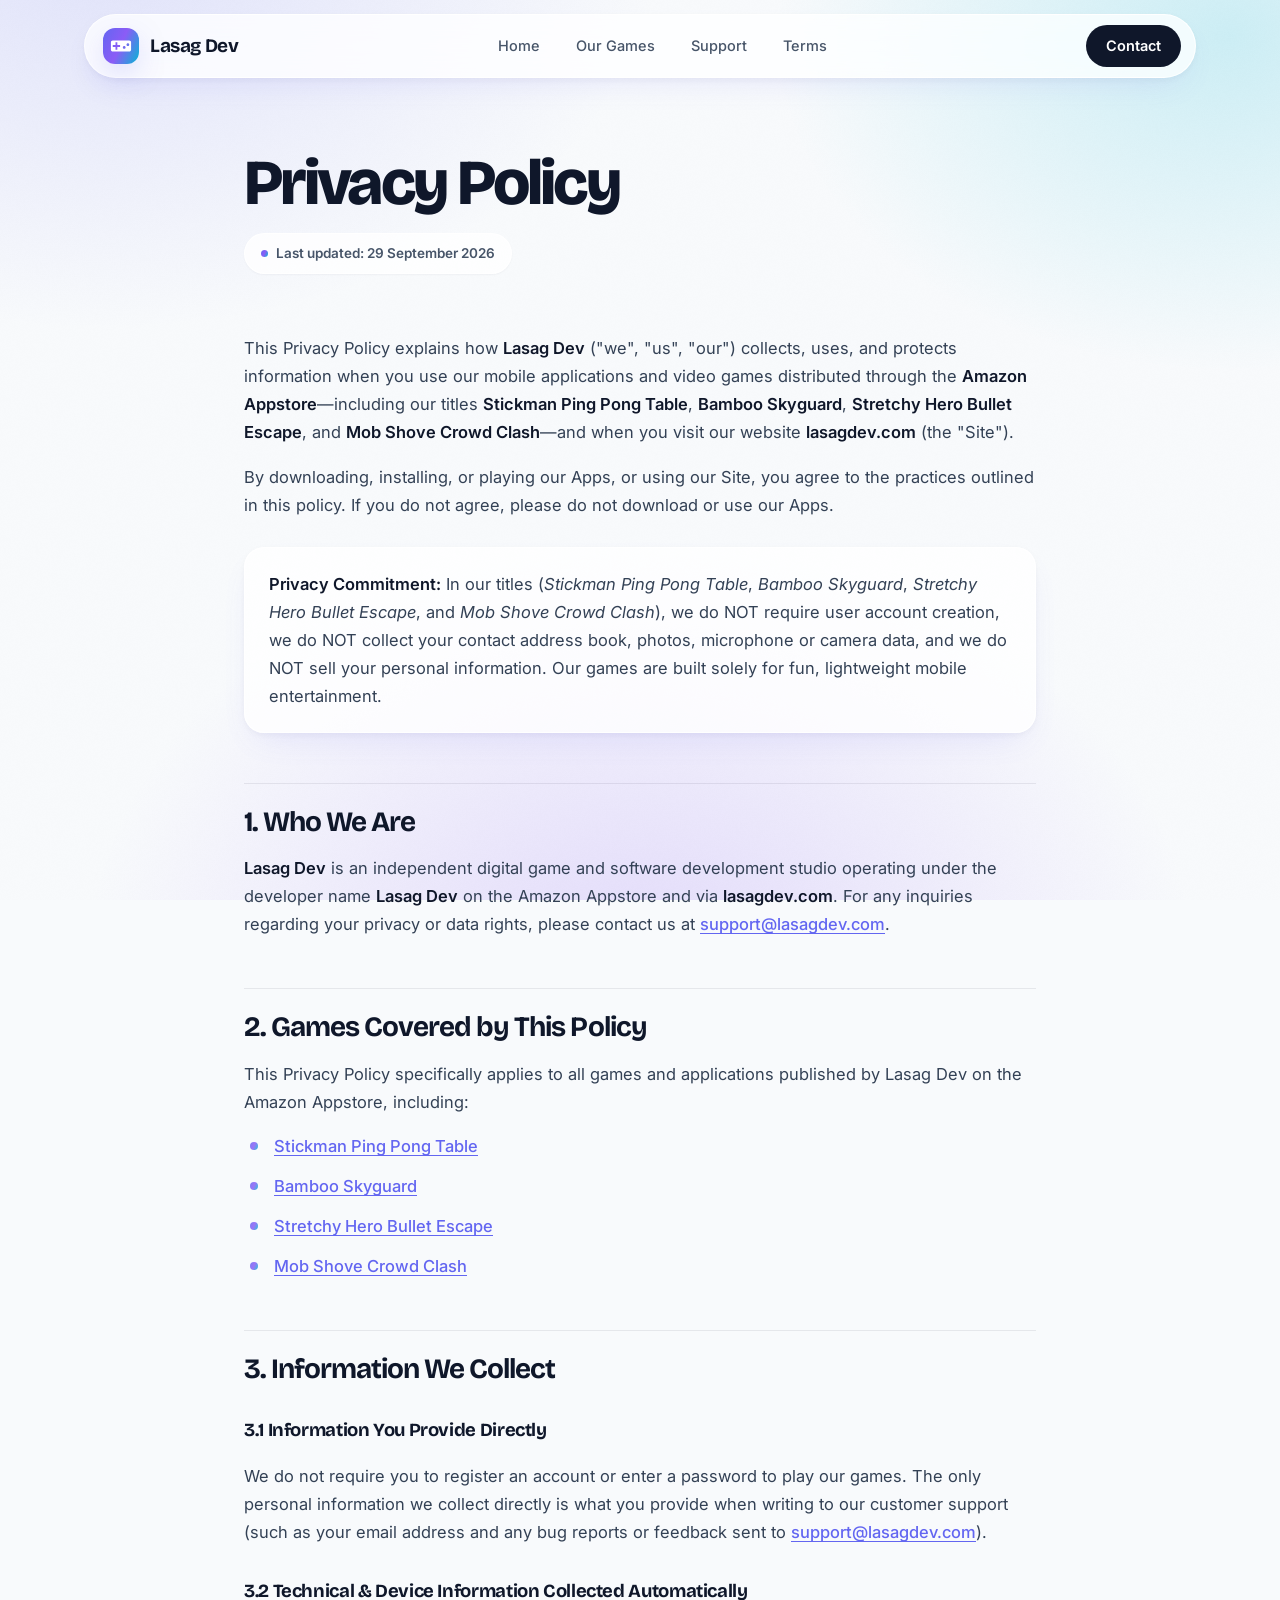
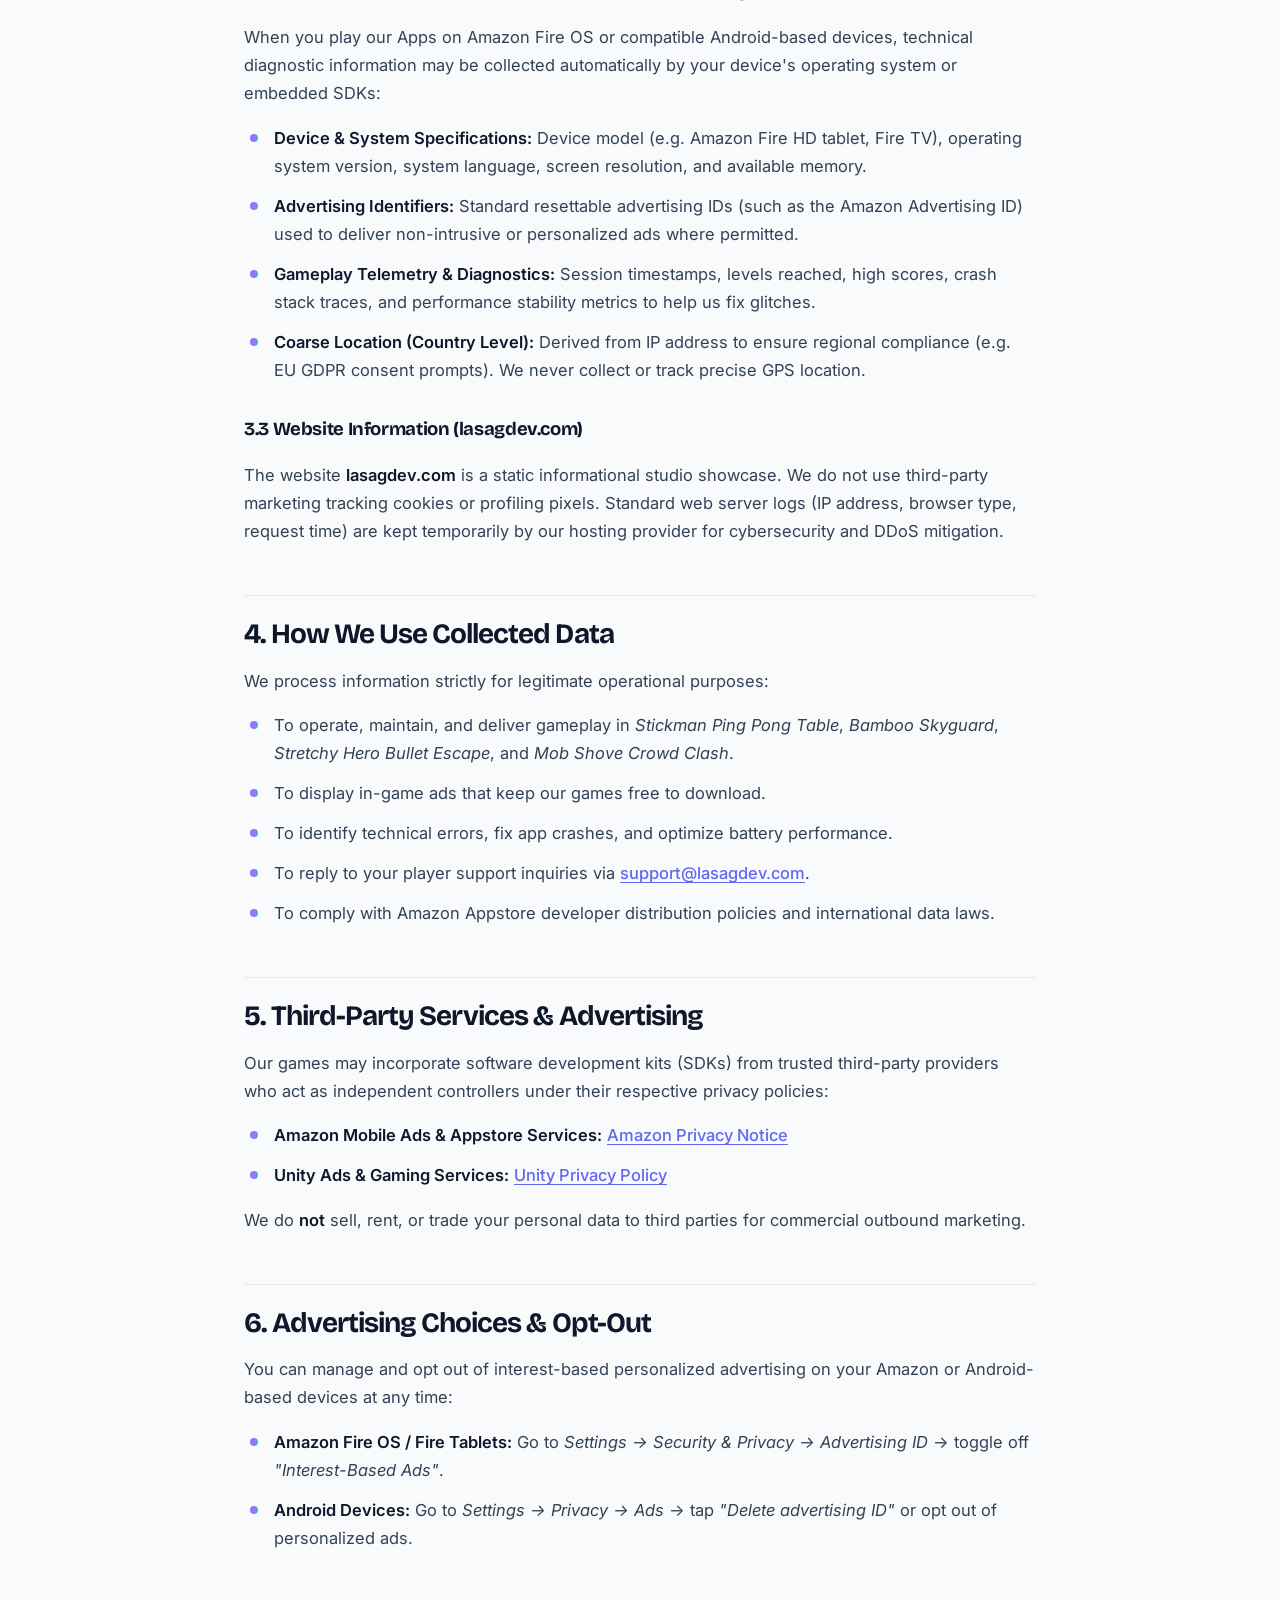
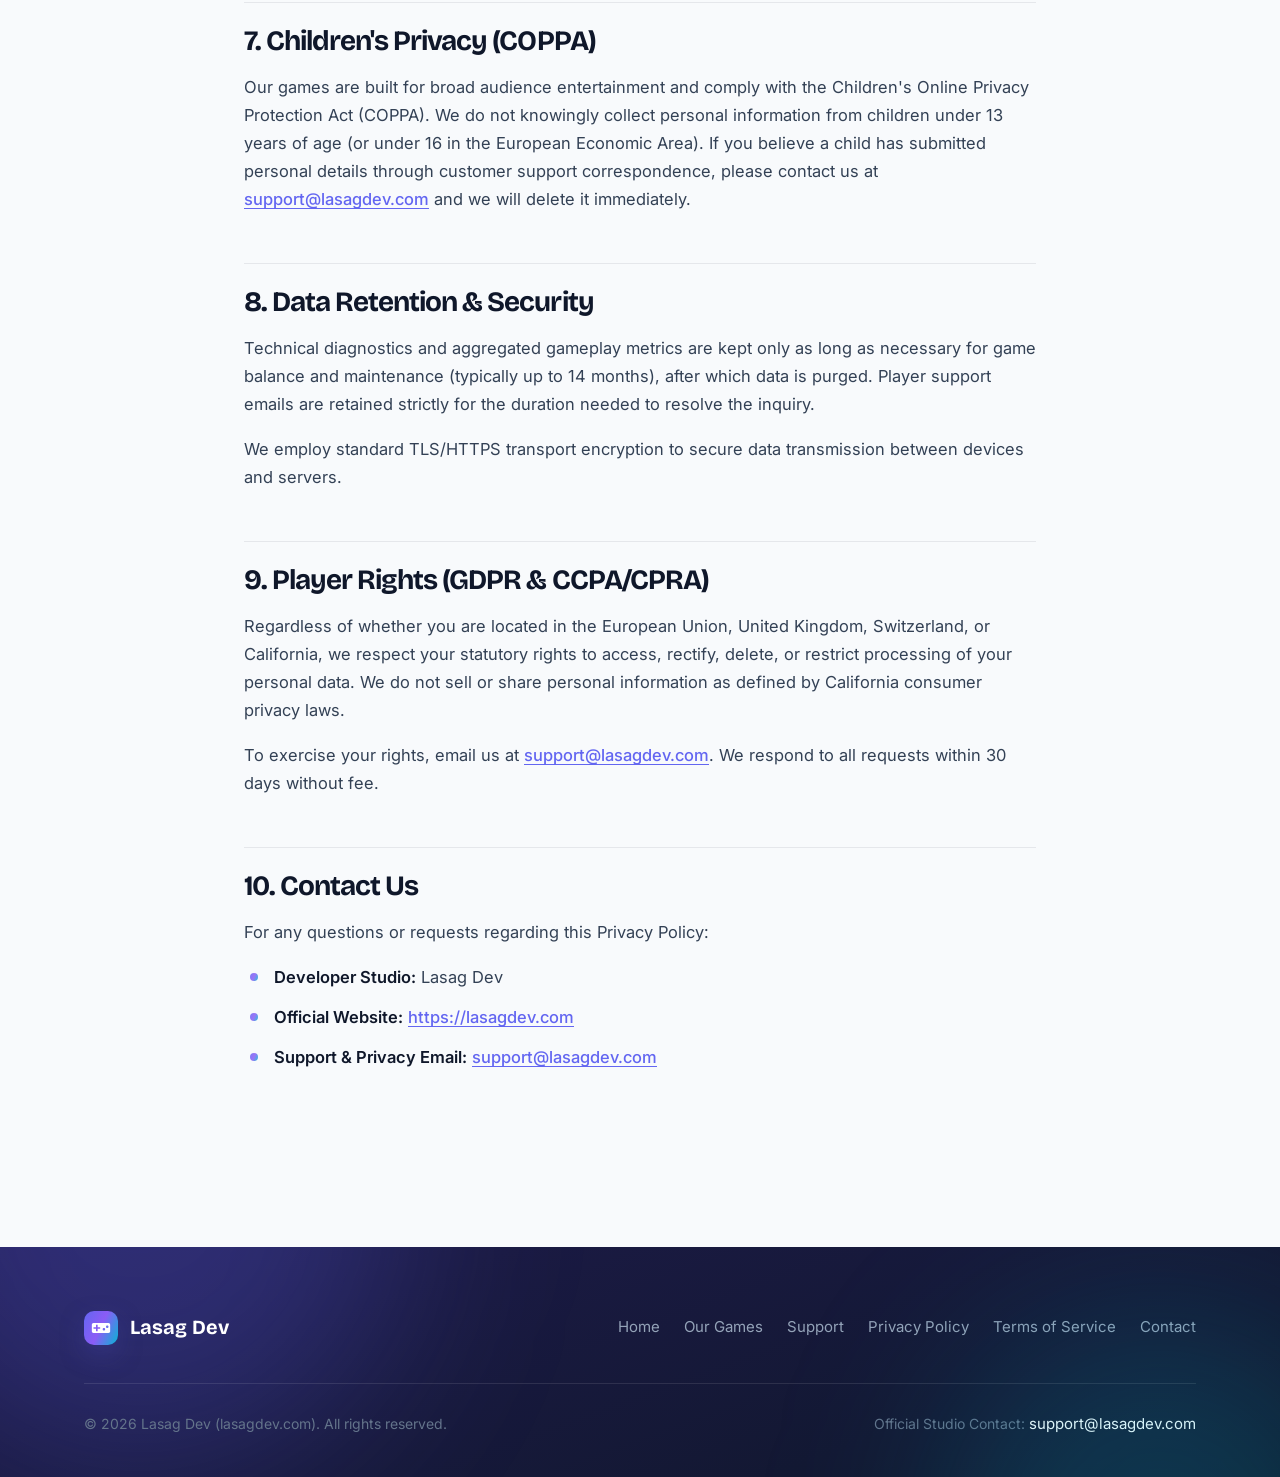
==== commit 0f7d90b1: "Add files via upload" ====
--- a/privacy-policy.html
+++ b/privacy-policy.html
@@ -4,7 +4,7 @@
   <meta charset="utf-8">
   <meta name="viewport" content="width=device-width, initial-scale=1">
   <title>Privacy Policy — Lasag Dev</title>
-  <meta name="description" content="Privacy Policy for Lasag Dev applications on the Amazon Appstore, including Stickman Ping Pong Table, Bamboo Skyguard, and Stretchy Hero Bullet Escape.">
+  <meta name="description" content="Privacy Policy for Lasag Dev applications on the Amazon Appstore, including Stickman Ping Pong Table, Bamboo Skyguard, Stretchy Hero Bullet Escape, and Mob Shove Crowd Clash.">
   <meta name="theme-color" content="#F8FAFC">
   <link rel="canonical" href="https://lasagdev.com/privacy-policy.html">
 
@@ -64,12 +64,12 @@
   <h1>Privacy Policy</h1>
   <p class="updated">Last updated: 29 September 2026</p>
 
-  <p>This Privacy Policy explains how <strong>Lasag Dev</strong> ("we", "us", "our") collects, uses, and protects information when you use our mobile applications and video games distributed through the <strong>Amazon Appstore</strong>—including our titles <strong>Stickman Ping Pong Table</strong>, <strong>Bamboo Skyguard</strong>, and <strong>Stretchy Hero Bullet Escape</strong>—and when you visit our website <strong>lasagdev.com</strong> (the "Site").</p>
+  <p>This Privacy Policy explains how <strong>Lasag Dev</strong> ("we", "us", "our") collects, uses, and protects information when you use our mobile applications and video games distributed through the <strong>Amazon Appstore</strong>—including our titles <strong>Stickman Ping Pong Table</strong>, <strong>Bamboo Skyguard</strong>, <strong>Stretchy Hero Bullet Escape</strong>, and <strong>Mob Shove Crowd Clash</strong>—and when you visit our website <strong>lasagdev.com</strong> (the "Site").</p>
 
   <p>By downloading, installing, or playing our Apps, or using our Site, you agree to the practices outlined in this policy. If you do not agree, please do not download or use our Apps.</p>
 
   <div class="note">
-    <p><strong>Privacy Commitment:</strong> In our titles (<em>Stickman Ping Pong Table</em>, <em>Bamboo Skyguard</em>, and <em>Stretchy Hero Bullet Escape</em>), we do NOT require user account creation, we do NOT collect your contact address book, photos, microphone or camera data, and we do NOT sell your personal information. Our games are built solely for fun, lightweight mobile entertainment.</p>
+    <p><strong>Privacy Commitment:</strong> In our titles (<em>Stickman Ping Pong Table</em>, <em>Bamboo Skyguard</em>, <em>Stretchy Hero Bullet Escape</em>, and <em>Mob Shove Crowd Clash</em>), we do NOT require user account creation, we do NOT collect your contact address book, photos, microphone or camera data, and we do NOT sell your personal information. Our games are built solely for fun, lightweight mobile entertainment.</p>
   </div>
 
   <h2>1. Who We Are</h2>
@@ -81,6 +81,7 @@
     <li><a href="https://www.amazon.com/dp/B0HL55T3L6" target="_blank" rel="noopener noreferrer">Stickman Ping Pong Table</a></li>
     <li><a href="https://www.amazon.com/dp/B0HL72WLN7" target="_blank" rel="noopener noreferrer">Bamboo Skyguard</a></li>
     <li><a href="https://www.amazon.com/Lasag-Dev-Stretchy-Bullet-Escape/dp/B0HJR7V6V8" target="_blank" rel="noopener noreferrer">Stretchy Hero Bullet Escape</a></li>
+    <li><a href="https://www.amazon.com/dp/B0HM3SQNBL" target="_blank" rel="noopener noreferrer">Mob Shove Crowd Clash</a></li>
   </ul>
 
   <h2>3. Information We Collect</h2>
@@ -103,7 +104,7 @@
   <h2>4. How We Use Collected Data</h2>
   <p>We process information strictly for legitimate operational purposes:</p>
   <ul>
-    <li>To operate, maintain, and deliver gameplay in <em>Stickman Ping Pong Table</em>, <em>Bamboo Skyguard</em>, and <em>Stretchy Hero Bullet Escape</em>.</li>
+    <li>To operate, maintain, and deliver gameplay in <em>Stickman Ping Pong Table</em>, <em>Bamboo Skyguard</em>, <em>Stretchy Hero Bullet Escape</em>, and <em>Mob Shove Crowd Clash</em>.</li>
     <li>To display in-game ads that keep our games free to download.</li>
     <li>To identify technical errors, fix app crashes, and optimize battery performance.</li>
     <li>To reply to your player support inquiries via <a href="mailto:support@lasagdev.com">support@lasagdev.com</a>.</li>
--- a/style.css
+++ b/style.css
@@ -613,6 +613,7 @@
 .card-pink::before { background: rgba(236, 72, 153, 0.25); }
 .card-green::before { background: rgba(16, 185, 129, 0.25); }
 .card-blue::before { background: rgba(6, 182, 212, 0.25); }
+.card-amber::before { background: rgba(245, 158, 11, 0.25); }
 
 .game-flex {
   position: relative;
